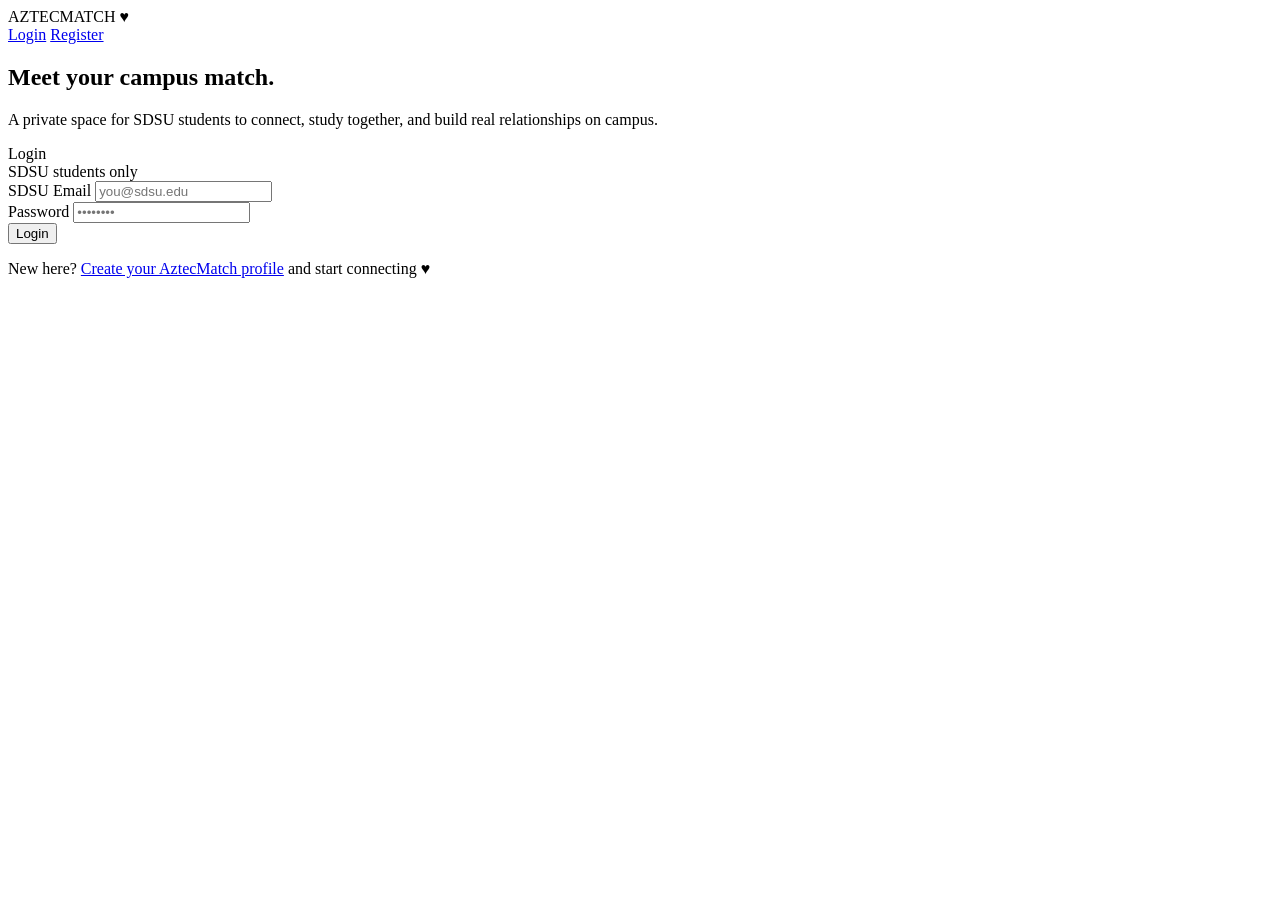
==== front/index.html @ 5dcd78af "Removed redundant code. refactored files" ====
<!DOCTYPE html>
<html lang="en">
  <head>
    <meta charset="UTF-8" />
    <meta name="viewport" content="width=device-width, initial-scale=1.0" />
    <title>AztecMatch – Login</title>
    <link rel="stylesheet" href="css/styles.css" />
  </head>
  <body>
    <div class="app-shell">
      <header class="navbar">
        <div class="navbar-title">
          AZTECMATCH
          <span class="navbar-heart">♥</span>
        </div>
        <nav class="navbar-links">
          <a href="index.html" class="active">Login</a>
          <a href="register.html">Register</a>
        </nav>
      </header>

      <main class="page">
        <section class="page-heading">
          <h1>Meet your campus match.</h1>
          <p>
            A private space for SDSU students to connect, study together, and build real
            relationships on campus.
          </p>
        </section>

        <section class="card">
          <div class="card-header">
            <div class="card-title">Login</div>
            <div class="pill">
              <span class="pill-dot"></span>
              <span>SDSU students only</span>
            </div>
          </div>

          <form id="login-form" class="form">
            <div class="form-row">
              <label for="login-email">SDSU Email</label>
              <input
                type="email"
                id="login-email"
                placeholder="you@sdsu.edu"
                autocomplete="email"
                required
              />
            </div>

            <div class="form-row">
              <label for="login-password">Password</label>
              <input
                type="password"
                id="login-password"
                placeholder="••••••••"
                autocomplete="current-password"
                required
              />
            </div>

            <div id="login-error" class="error-text" style="display: none"></div>

            <button type="submit" class="btn" id="login-submit">Login</button>

            <p class="helper-text">
              New here?
              <a href="register.html">Create your AztecMatch profile</a>
              and start connecting ♥
            </p>
          </form>
        </section>
      </main>
    </div>

    <script src="js/auth.js"></script>
  </body>
  </html>
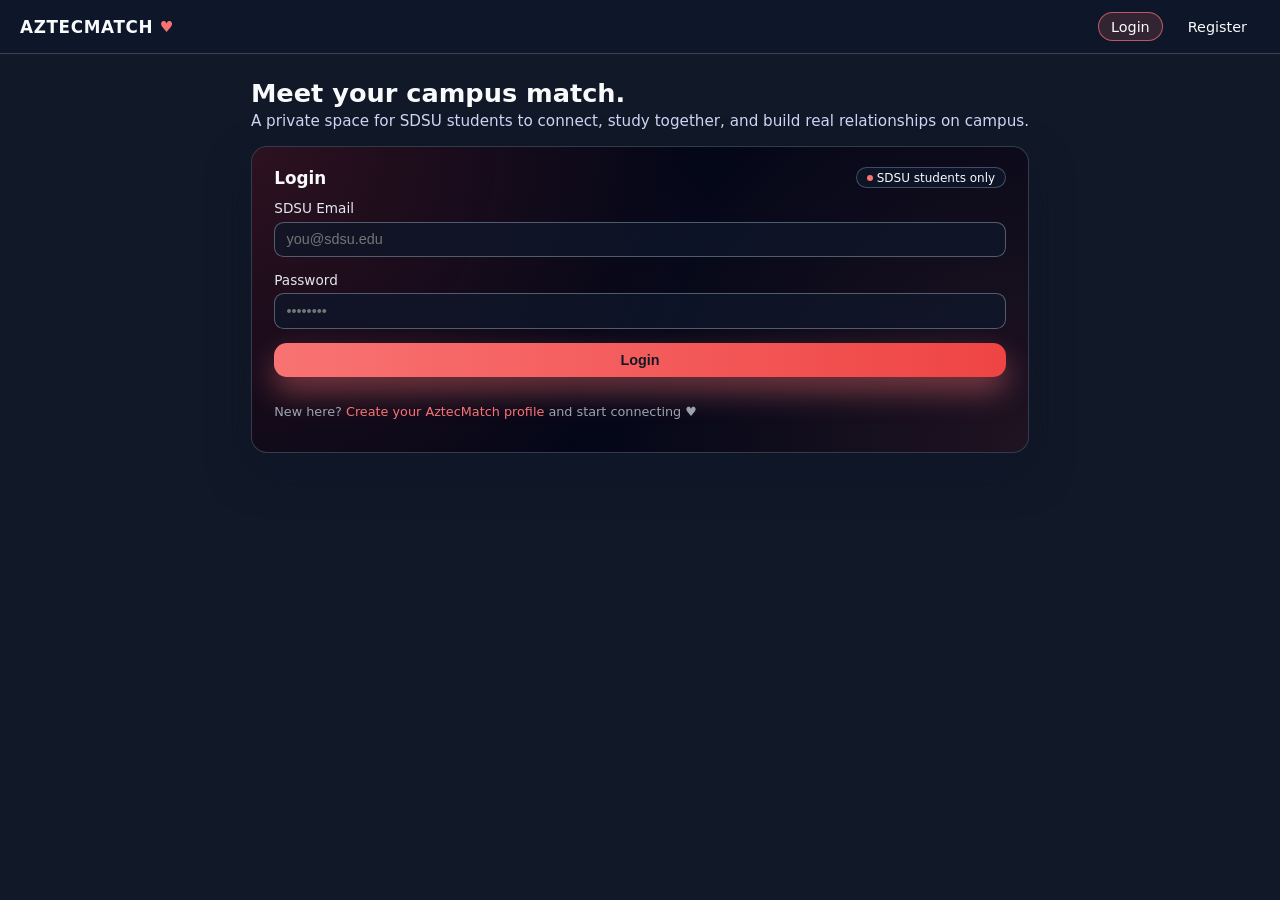
==== commit b7b6db41: "fixed css and js paths - Frontend" ====
--- a/front/index.html
+++ b/front/index.html
@@ -4,7 +4,7 @@
     <meta charset="UTF-8" />
     <meta name="viewport" content="width=device-width, initial-scale=1.0" />
     <title>AztecMatch – Login</title>
-    <link rel="stylesheet" href="css/styles.css" />
+    <link rel="stylesheet" href="../static/css/styles.css" />
   </head>
   <body>
     <div class="app-shell">
@@ -74,7 +74,7 @@
       </main>
     </div>
 
-    <script src="js/auth.js"></script>
+    <script src="../static/js/auth.js"></script>
   </body>
   </html>
 
--- a/static/css/styles.css
+++ b/static/css/styles.css
@@ -0,0 +1,379 @@
+*,
+*::before,
+*::after {
+  box-sizing: border-box;
+}
+
+body {
+  margin: 0;
+  font-family: system-ui, -apple-system, BlinkMacSystemFont, "Segoe UI", sans-serif;
+  background: #111827;
+  color: #f9fafb;
+}
+
+a {
+  color: #f97373;
+  text-decoration: none;
+}
+
+a:hover {
+  text-decoration: underline;
+}
+
+.app-shell {
+  min-height: 100vh;
+  display: flex;
+  flex-direction: column;
+}
+
+.navbar {
+  display: flex;
+  align-items: center;
+  justify-content: space-between;
+  padding: 0.75rem 1.25rem;
+  background: rgba(15, 23, 42, 0.98);
+  border-bottom: 1px solid rgba(75, 85, 99, 0.7);
+  position: sticky;
+  top: 0;
+  z-index: 10;
+  backdrop-filter: blur(12px);
+}
+
+.navbar-title {
+  font-weight: 700;
+  letter-spacing: 0.04em;
+  font-size: 1.05rem;
+  display: inline-flex;
+  align-items: center;
+  gap: 0.4rem;
+}
+
+.navbar-heart {
+  font-size: 0.95rem;
+  color: #f97373;
+}
+
+.navbar-links {
+  display: flex;
+  gap: 0.75rem;
+  align-items: center;
+}
+
+.navbar-links a,
+.navbar-links button {
+  font-size: 0.9rem;
+  padding: 0.35rem 0.75rem;
+  border-radius: 999px;
+  border: 1px solid transparent;
+  background: transparent;
+  color: inherit;
+  cursor: pointer;
+}
+
+.navbar-links a.active {
+  background: rgba(248, 113, 113, 0.16);
+  border-color: rgba(248, 113, 113, 0.7);
+}
+
+.navbar-links button.logout {
+  border-color: rgba(248, 113, 113, 0.5);
+  color: #fecaca;
+}
+
+.navbar-links button.logout:hover {
+  background: rgba(248, 113, 113, 0.12);
+}
+
+.page {
+  flex: 1;
+  padding: 1.5rem 1.25rem 2.5rem;
+  max-width: 960px;
+  margin: 0 auto;
+}
+
+.page-heading {
+  margin-bottom: 1rem;
+}
+
+.page-heading h1 {
+  font-size: 1.6rem;
+  margin: 0;
+}
+
+.page-heading p {
+  margin: 0.25rem 0 0;
+  font-size: 0.95rem;
+  color: #cbd5f5;
+}
+
+.card {
+  background: radial-gradient(circle at top left, rgba(239, 68, 68, 0.18), transparent 55%),
+    radial-gradient(circle at bottom right, rgba(248, 113, 113, 0.12), transparent 55%),
+    #020617;
+  border-radius: 1rem;
+  border: 1px solid rgba(55, 65, 81, 0.9);
+  padding: 1.25rem 1.4rem;
+  box-shadow: 0 18px 40px rgba(15, 23, 42, 0.75);
+}
+
+.card + .card {
+  margin-top: 1rem;
+}
+
+.card-header {
+  display: flex;
+  justify-content: space-between;
+  align-items: center;
+  margin-bottom: 0.75rem;
+}
+
+.card-title {
+  font-weight: 600;
+  font-size: 1.05rem;
+}
+
+.pill {
+  display: inline-flex;
+  align-items: center;
+  gap: 0.25rem;
+  padding: 0.15rem 0.6rem;
+  border-radius: 999px;
+  background: rgba(15, 23, 42, 0.85);
+  border: 1px solid rgba(148, 163, 184, 0.4);
+  font-size: 0.75rem;
+}
+
+.pill-dot {
+  width: 6px;
+  height: 6px;
+  border-radius: 999px;
+  background: #f97373;
+}
+
+.form {
+  display: flex;
+  flex-direction: column;
+  gap: 0.9rem;
+  margin-top: 0.75rem;
+}
+
+.form-row {
+  display: flex;
+  flex-direction: column;
+  gap: 0.35rem;
+}
+
+.form-row-inline {
+  display: flex;
+  flex-direction: row;
+  gap: 0.75rem;
+}
+
+.form-row-inline .form-row {
+  flex: 1;
+}
+
+label {
+  font-size: 0.85rem;
+  color: #e2e8f0;
+}
+
+input,
+textarea,
+select {
+  padding: 0.55rem 0.7rem;
+  border-radius: 0.6rem;
+  border: 1px solid rgba(148, 163, 184, 0.5);
+  background: rgba(15, 23, 42, 0.8);
+  color: #f9fafb;
+  outline: none;
+  font-size: 0.9rem;
+}
+
+input:focus,
+textarea:focus,
+select:focus {
+  border-color: #f97373;
+  box-shadow: 0 0 0 1px rgba(248, 113, 113, 0.6);
+}
+
+textarea {
+  min-height: 80px;
+  resize: vertical;
+}
+
+.btn {
+  display: inline-flex;
+  justify-content: center;
+  align-items: center;
+  padding: 0.55rem 0.9rem;
+  border-radius: 0.8rem;
+  border: none;
+  cursor: pointer;
+  font-size: 0.9rem;
+  font-weight: 600;
+  background: linear-gradient(to right, #f97373, #ef4444);
+  color: #111827;
+  box-shadow: 0 14px 30px rgba(248, 113, 113, 0.45);
+}
+
+.btn.secondary {
+  background: transparent;
+  color: #e2e8f0;
+  border: 1px solid rgba(148, 163, 184, 0.6);
+  box-shadow: none;
+}
+
+.btn:disabled {
+  opacity: 0.65;
+  cursor: not-allowed;
+  box-shadow: none;
+}
+
+.helper-text {
+  font-size: 0.8rem;
+  color: #9ca3af;
+}
+
+.error-text {
+  font-size: 0.83rem;
+  color: #fecaca;
+  margin-top: 0.25rem;
+}
+
+.success-text {
+  font-size: 0.83rem;
+  color: #bbf7d0;
+  margin-top: 0.25rem;
+}
+
+.matches-grid {
+  display: grid;
+  grid-template-columns: repeat(auto-fit, minmax(230px, 1fr));
+  gap: 1rem;
+  margin-top: 0.75rem;
+}
+
+.match-card {
+  background: radial-gradient(circle at top, rgba(248, 113, 113, 0.3), transparent 60%),
+    #020617;
+  border-radius: 1rem;
+  padding: 0.9rem 1rem;
+  border: 1px solid rgba(148, 163, 184, 0.4);
+  display: flex;
+  flex-direction: column;
+  gap: 0.5rem;
+}
+
+.match-header {
+  display: flex;
+  justify-content: space-between;
+  align-items: center;
+}
+
+.match-name {
+  font-weight: 600;
+}
+
+.match-major {
+  font-size: 0.85rem;
+  color: #cbd5f5;
+}
+
+.match-score {
+  font-size: 0.8rem;
+  padding: 0.25rem 0.6rem;
+  border-radius: 999px;
+  background: rgba(248, 113, 113, 0.15);
+  border: 1px solid rgba(248, 113, 113, 0.7);
+  color: #fecaca;
+}
+
+.match-actions {
+  margin-top: 0.3rem;
+  display: flex;
+  justify-content: flex-end;
+}
+
+.chat-container {
+  display: flex;
+  flex-direction: column;
+  gap: 0.75rem;
+}
+
+.chat-messages {
+  background: #020617;
+  border-radius: 1rem;
+  border: 1px solid rgba(148, 163, 184, 0.4);
+  padding: 0.75rem;
+  max-height: 420px;
+  overflow-y: auto;
+}
+
+.chat-message {
+  display: flex;
+  margin-bottom: 0.5rem;
+}
+
+.chat-message.me {
+  justify-content: flex-end;
+}
+
+.chat-bubble {
+  max-width: 80%;
+  padding: 0.4rem 0.7rem;
+  border-radius: 0.9rem;
+  font-size: 0.9rem;
+}
+
+.chat-message.me .chat-bubble {
+  background: linear-gradient(to right, #f97373, #ef4444);
+  color: #0f172a;
+  border-bottom-right-radius: 0.15rem;
+}
+
+.chat-message.them .chat-bubble {
+  background: rgba(15, 23, 42, 0.9);
+  border-radius: 0.9rem 0.9rem 0.9rem 0.15rem;
+  border: 1px solid rgba(148, 163, 184, 0.4);
+}
+
+.chat-meta {
+  font-size: 0.75rem;
+  opacity: 0.8;
+  margin-top: 0.15rem;
+}
+
+.chat-input-row {
+  display: flex;
+  gap: 0.5rem;
+  align-items: center;
+}
+
+.chat-input-row input {
+  flex: 1;
+}
+
+.empty-state {
+  font-size: 0.9rem;
+  color: #9ca3af;
+}
+
+@media (max-width: 640px) {
+  .page {
+    padding-inline: 1rem;
+  }
+
+  .card {
+    padding-inline: 1rem;
+  }
+
+  .navbar-title {
+    font-size: 0.95rem;
+  }
+
+  .navbar-links {
+    gap: 0.4rem;
+  }
+}
+
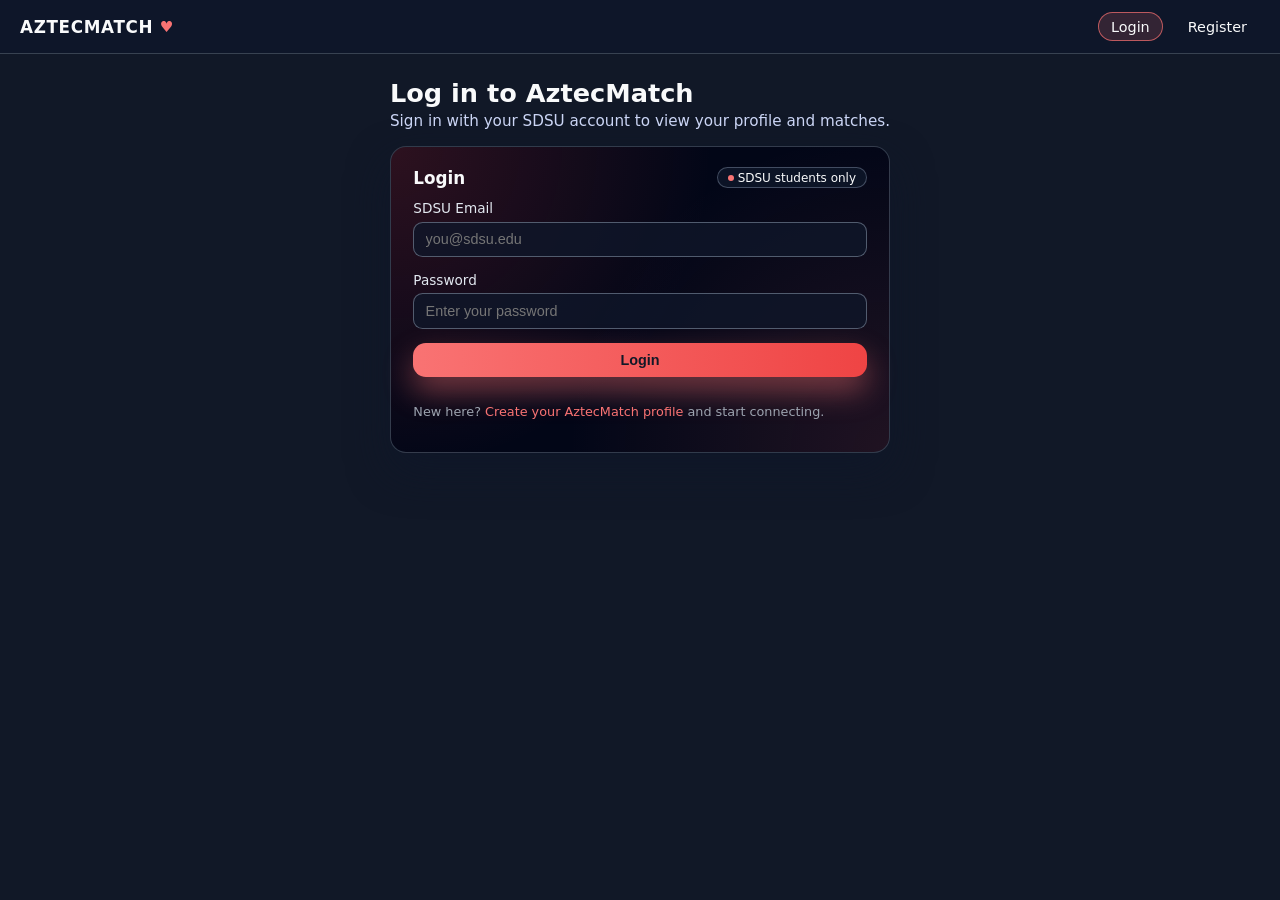
==== commit dd766ed6: "README changes, frontend tweaks" ====
--- a/front/index.html
+++ b/front/index.html
@@ -3,15 +3,15 @@
   <head>
     <meta charset="UTF-8" />
     <meta name="viewport" content="width=device-width, initial-scale=1.0" />
-    <title>AztecMatch – Login</title>
-    <link rel="stylesheet" href="../static/css/styles.css" />
+    <title>AztecMatch - Login</title>
+    <link rel="stylesheet" href="/static/css/styles.css" />
   </head>
   <body>
     <div class="app-shell">
       <header class="navbar">
         <div class="navbar-title">
           AZTECMATCH
-          <span class="navbar-heart">♥</span>
+          <span class="navbar-heart">&hearts;</span>
         </div>
         <nav class="navbar-links">
           <a href="index.html" class="active">Login</a>
@@ -21,11 +21,8 @@
 
       <main class="page">
         <section class="page-heading">
-          <h1>Meet your campus match.</h1>
-          <p>
-            A private space for SDSU students to connect, study together, and build real
-            relationships on campus.
-          </p>
+          <h1>Log in to AztecMatch</h1>
+          <p>Sign in with your SDSU account to view your profile and matches.</p>
         </section>
 
         <section class="card">
@@ -54,7 +51,7 @@
               <input
                 type="password"
                 id="login-password"
-                placeholder="••••••••"
+                placeholder="Enter your password"
                 autocomplete="current-password"
                 required
               />
@@ -67,14 +64,13 @@
             <p class="helper-text">
               New here?
               <a href="register.html">Create your AztecMatch profile</a>
-              and start connecting ♥
+              and start connecting.
             </p>
           </form>
         </section>
       </main>
     </div>
 
-    <script src="../static/js/auth.js"></script>
+    <script src="/static/js/auth.js"></script>
   </body>
-  </html>
-
+</html>
--- a/static/css/styles.css
+++ b/static/css/styles.css
@@ -359,6 +359,99 @@
   color: #9ca3af;
 }
 
+.profile-card {
+  margin-top: 0.5rem;
+}
+
+.profile-view-header {
+  flex-wrap: wrap;
+  gap: 0.5rem;
+}
+
+.profile-view-body {
+  display: flex;
+  flex-direction: column;
+  gap: 1rem;
+}
+
+@media (min-width: 720px) {
+  .profile-view-body {
+    flex-direction: row;
+    align-items: flex-start;
+  }
+}
+
+.profile-photo-row {
+  display: flex;
+  flex-direction: column;
+  gap: 0.75rem;
+}
+
+@media (min-width: 560px) {
+  .profile-photo-row {
+    flex-direction: row;
+    align-items: flex-start;
+  }
+}
+
+.profile-photo-frame {
+  width: 140px;
+  height: 140px;
+  border-radius: 1rem;
+  border: 1px solid rgba(148, 163, 184, 0.45);
+  background: rgba(15, 23, 42, 0.9);
+  overflow: hidden;
+  display: flex;
+  align-items: center;
+  justify-content: center;
+  flex-shrink: 0;
+}
+
+.profile-photo-placeholder {
+  font-size: 0.75rem;
+  color: #64748b;
+  text-align: center;
+  padding: 0.5rem;
+}
+
+.profile-photo-img {
+  width: 100%;
+  height: 100%;
+  object-fit: cover;
+}
+
+.profile-photo-img.large {
+  width: 160px;
+  height: 160px;
+  border-radius: 1rem;
+  border: 1px solid rgba(148, 163, 184, 0.45);
+}
+
+.profile-dl {
+  margin: 0;
+  display: grid;
+  grid-template-columns: minmax(100px, 140px) 1fr;
+  gap: 0.35rem 1rem;
+  font-size: 0.9rem;
+}
+
+.profile-dl dt {
+  color: #94a3b8;
+  font-weight: 500;
+}
+
+.profile-dl dd {
+  margin: 0;
+  color: #e2e8f0;
+}
+
+.form-actions {
+  display: flex;
+  flex-wrap: wrap;
+  gap: 0.5rem;
+  margin-top: 0.25rem;
+}
+
 @media (max-width: 640px) {
   .page {
     padding-inline: 1rem;
